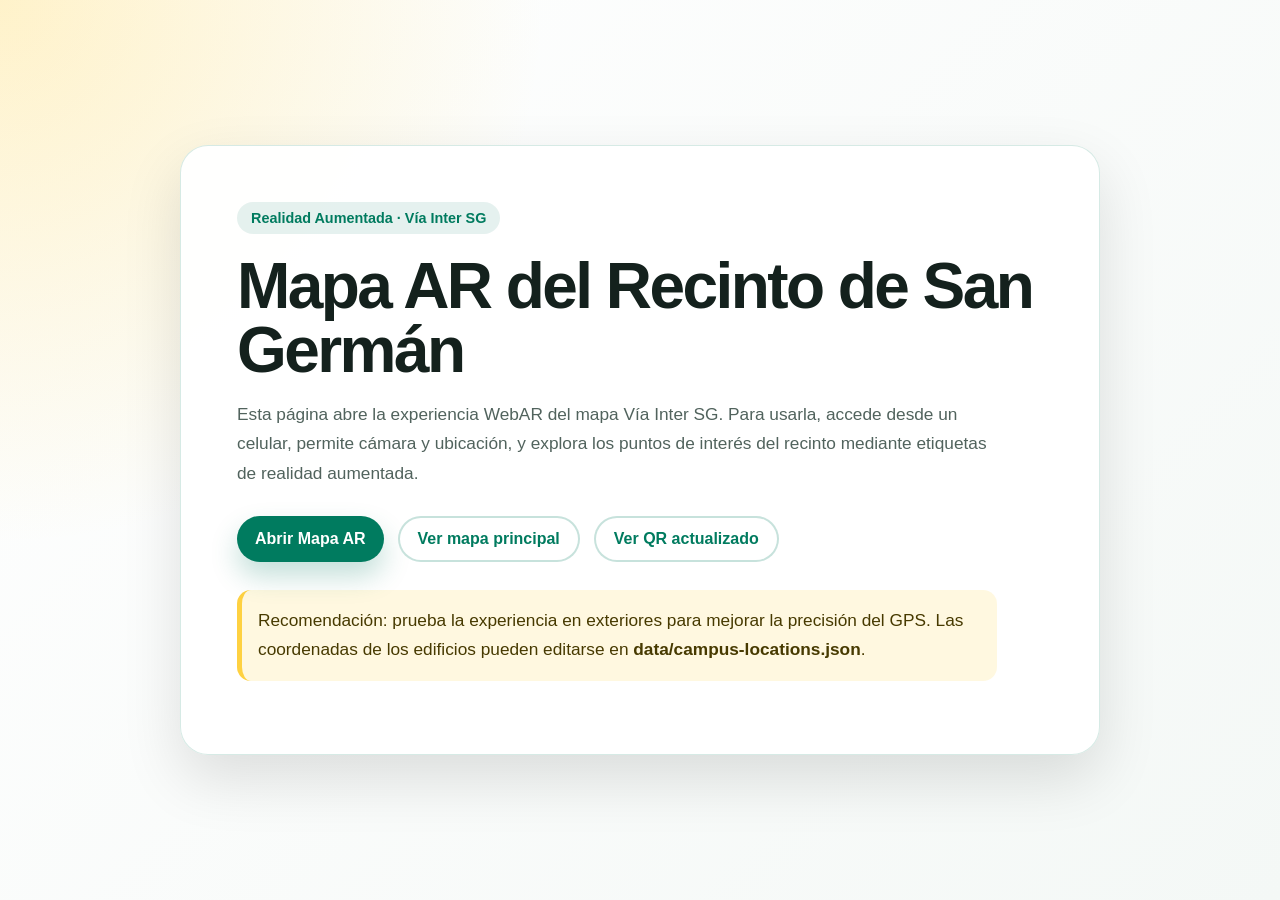
==== index.html @ 765fcec3 "Add files via upload" ====
<!DOCTYPE html>
<html lang="es">
<head>
  <meta charset="UTF-8" />
  <meta name="viewport" content="width=device-width, initial-scale=1.0" />
  <title>Vía Inter SG | Mapa AR</title>
  <meta name="description" content="Acceso a la experiencia de realidad aumentada del mapa Vía Inter SG." />
  <style>
    :root {
      --inter-green: #007B5F;
      --inter-yellow: #FED141;
      --text: #14211d;
      --muted: #51635d;
      --bg: #f4f8f6;
    }

    * {
      box-sizing: border-box;
    }

    body {
      margin: 0;
      min-height: 100vh;
      font-family: Arial, Helvetica, sans-serif;
      color: var(--text);
      background:
        radial-gradient(circle at top left, rgba(254, 209, 65, 0.28), transparent 34rem),
        linear-gradient(135deg, #ffffff, var(--bg));
      display: grid;
      place-items: center;
      padding: 24px;
    }

    main {
      width: min(920px, 100%);
      background: rgba(255, 255, 255, 0.95);
      border: 1px solid rgba(0, 123, 95, 0.16);
      border-radius: 28px;
      box-shadow: 0 24px 60px rgba(0, 0, 0, 0.12);
      padding: clamp(24px, 5vw, 56px);
    }

    .badge {
      display: inline-flex;
      align-items: center;
      gap: 8px;
      background: rgba(0, 123, 95, 0.1);
      color: var(--inter-green);
      border-radius: 999px;
      padding: 8px 14px;
      font-weight: 800;
      font-size: 0.9rem;
      margin-bottom: 20px;
    }

    h1 {
      font-size: clamp(2rem, 6vw, 4rem);
      line-height: 1;
      margin: 0 0 18px;
      letter-spacing: -0.04em;
    }

    p {
      font-size: 1.08rem;
      line-height: 1.7;
      color: var(--muted);
      max-width: 760px;
    }

    .actions {
      display: flex;
      flex-wrap: wrap;
      gap: 14px;
      margin-top: 28px;
    }

    a {
      min-height: 46px;
      display: inline-flex;
      align-items: center;
      justify-content: center;
      padding: 12px 18px;
      border-radius: 999px;
      font-weight: 800;
      text-decoration: none;
    }

    .primary {
      background: var(--inter-green);
      color: #ffffff;
      box-shadow: 0 14px 28px rgba(0, 123, 95, 0.24);
    }

    .secondary {
      background: #ffffff;
      color: var(--inter-green);
      border: 2px solid rgba(0, 123, 95, 0.22);
    }

    .note {
      margin-top: 28px;
      padding: 16px;
      border-left: 5px solid var(--inter-yellow);
      background: rgba(254, 209, 65, 0.16);
      border-radius: 14px;
      color: #473a00;
    }
  </style>
</head>
<body>
  <main>
    <span class="badge">Realidad Aumentada · Vía Inter SG</span>
    <h1>Mapa AR del Recinto de San Germán</h1>
    <p>
      Esta página abre la experiencia WebAR del mapa Vía Inter SG. Para usarla, accede desde un celular,
      permite cámara y ubicación, y explora los puntos de interés del recinto mediante etiquetas de realidad aumentada.
    </p>

    <div class="actions">
      <a class="primary" href="ar.html">Abrir Mapa AR</a>
      <a class="secondary" href="https://viaintersg.org/index.html" target="_blank" rel="noopener">Ver mapa principal</a>
      <a class="secondary" href="qr/ar-map-qr.svg" target="_blank" rel="noopener">Ver QR actualizado</a>
    </div>

    <p class="note">
      Recomendación: prueba la experiencia en exteriores para mejorar la precisión del GPS.
      Las coordenadas de los edificios pueden editarse en <strong>data/campus-locations.json</strong>.
    </p>
  </main>
</body>
</html>
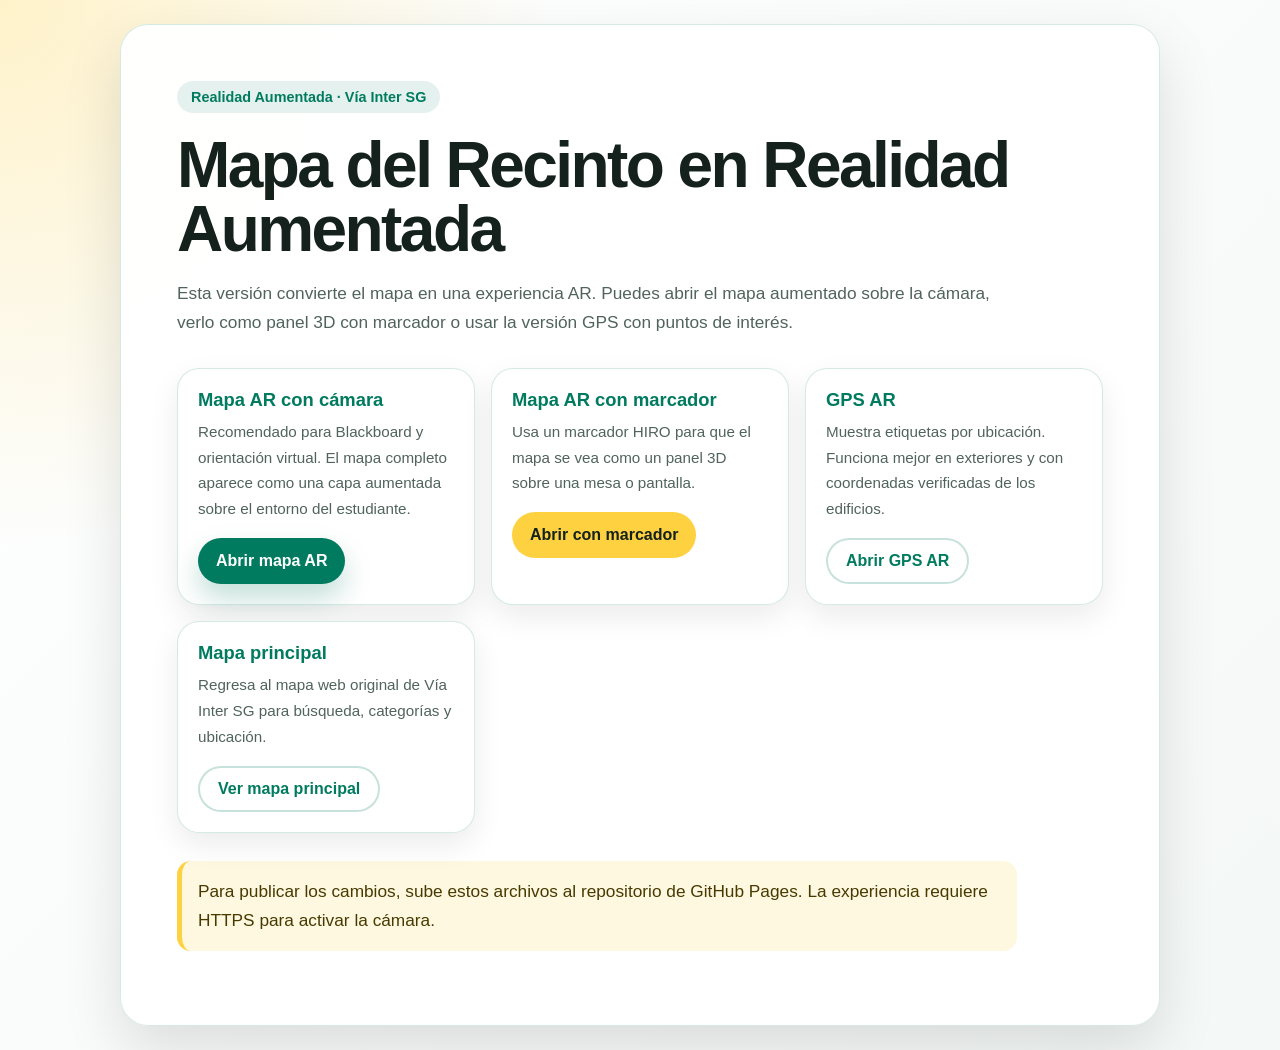
==== commit 6c107f3f: "Add files via upload" ====
--- a/index.html
+++ b/index.html
@@ -3,129 +3,55 @@
 <head>
   <meta charset="UTF-8" />
   <meta name="viewport" content="width=device-width, initial-scale=1.0" />
-  <title>Vía Inter SG | Mapa AR</title>
-  <meta name="description" content="Acceso a la experiencia de realidad aumentada del mapa Vía Inter SG." />
+  <title>Vía Inter SG | Mapa con Realidad Aumentada</title>
+  <meta name="description" content="Mapa del Recinto de San Germán con experiencias de realidad aumentada: cámara, marcador y GPS." />
   <style>
-    :root {
-      --inter-green: #007B5F;
-      --inter-yellow: #FED141;
-      --text: #14211d;
-      --muted: #51635d;
-      --bg: #f4f8f6;
-    }
-
-    * {
-      box-sizing: border-box;
-    }
-
-    body {
-      margin: 0;
-      min-height: 100vh;
-      font-family: Arial, Helvetica, sans-serif;
-      color: var(--text);
-      background:
-        radial-gradient(circle at top left, rgba(254, 209, 65, 0.28), transparent 34rem),
-        linear-gradient(135deg, #ffffff, var(--bg));
-      display: grid;
-      place-items: center;
-      padding: 24px;
-    }
-
-    main {
-      width: min(920px, 100%);
-      background: rgba(255, 255, 255, 0.95);
-      border: 1px solid rgba(0, 123, 95, 0.16);
-      border-radius: 28px;
-      box-shadow: 0 24px 60px rgba(0, 0, 0, 0.12);
-      padding: clamp(24px, 5vw, 56px);
-    }
-
-    .badge {
-      display: inline-flex;
-      align-items: center;
-      gap: 8px;
-      background: rgba(0, 123, 95, 0.1);
-      color: var(--inter-green);
-      border-radius: 999px;
-      padding: 8px 14px;
-      font-weight: 800;
-      font-size: 0.9rem;
-      margin-bottom: 20px;
-    }
-
-    h1 {
-      font-size: clamp(2rem, 6vw, 4rem);
-      line-height: 1;
-      margin: 0 0 18px;
-      letter-spacing: -0.04em;
-    }
-
-    p {
-      font-size: 1.08rem;
-      line-height: 1.7;
-      color: var(--muted);
-      max-width: 760px;
-    }
-
-    .actions {
-      display: flex;
-      flex-wrap: wrap;
-      gap: 14px;
-      margin-top: 28px;
-    }
-
-    a {
-      min-height: 46px;
-      display: inline-flex;
-      align-items: center;
-      justify-content: center;
-      padding: 12px 18px;
-      border-radius: 999px;
-      font-weight: 800;
-      text-decoration: none;
-    }
-
-    .primary {
-      background: var(--inter-green);
-      color: #ffffff;
-      box-shadow: 0 14px 28px rgba(0, 123, 95, 0.24);
-    }
-
-    .secondary {
-      background: #ffffff;
-      color: var(--inter-green);
-      border: 2px solid rgba(0, 123, 95, 0.22);
-    }
-
-    .note {
-      margin-top: 28px;
-      padding: 16px;
-      border-left: 5px solid var(--inter-yellow);
-      background: rgba(254, 209, 65, 0.16);
-      border-radius: 14px;
-      color: #473a00;
-    }
+    :root { --green:#007B5F; --yellow:#FED141; --text:#14211d; --muted:#51635d; --bg:#f4f8f6; }
+    * { box-sizing:border-box; }
+    body { margin:0; min-height:100vh; font-family:Arial, Helvetica, sans-serif; color:var(--text); background:radial-gradient(circle at top left, rgba(254,209,65,.28), transparent 34rem), linear-gradient(135deg,#fff,var(--bg)); display:grid; place-items:center; padding:24px; }
+    main { width:min(1040px,100%); background:rgba(255,255,255,.96); border:1px solid rgba(0,123,95,.16); border-radius:28px; box-shadow:0 24px 60px rgba(0,0,0,.12); padding:clamp(24px,5vw,56px); }
+    .badge { display:inline-flex; gap:8px; align-items:center; background:rgba(0,123,95,.1); color:var(--green); border-radius:999px; padding:8px 14px; font-weight:800; font-size:.9rem; margin-bottom:20px; }
+    h1 { font-size:clamp(2rem,6vw,4rem); line-height:1; margin:0 0 18px; letter-spacing:-.04em; }
+    p { font-size:1.08rem; line-height:1.7; color:var(--muted); max-width:840px; }
+    .cards { display:grid; grid-template-columns:repeat(auto-fit,minmax(240px,1fr)); gap:16px; margin-top:30px; }
+    .card { padding:20px; border:1px solid rgba(0,123,95,.16); border-radius:22px; background:#fff; box-shadow:0 12px 30px rgba(0,0,0,.08); }
+    .card h2 { margin:0 0 8px; color:var(--green); font-size:1.15rem; }
+    .card p { margin:0 0 16px; font-size:.95rem; }
+    a { min-height:46px; display:inline-flex; align-items:center; justify-content:center; padding:12px 18px; border-radius:999px; font-weight:800; text-decoration:none; }
+    .primary { background:var(--green); color:#fff; box-shadow:0 14px 28px rgba(0,123,95,.24); }
+    .secondary { background:#fff; color:var(--green); border:2px solid rgba(0,123,95,.22); }
+    .yellow { background:var(--yellow); color:#14211d; }
+    .note { margin-top:28px; padding:16px; border-left:5px solid var(--yellow); background:rgba(254,209,65,.16); border-radius:14px; color:#473a00; }
   </style>
 </head>
 <body>
   <main>
     <span class="badge">Realidad Aumentada · Vía Inter SG</span>
-    <h1>Mapa AR del Recinto de San Germán</h1>
-    <p>
-      Esta página abre la experiencia WebAR del mapa Vía Inter SG. Para usarla, accede desde un celular,
-      permite cámara y ubicación, y explora los puntos de interés del recinto mediante etiquetas de realidad aumentada.
-    </p>
-
-    <div class="actions">
-      <a class="primary" href="ar.html">Abrir Mapa AR</a>
-      <a class="secondary" href="https://viaintersg.org/index.html" target="_blank" rel="noopener">Ver mapa principal</a>
-      <a class="secondary" href="qr/ar-map-qr.svg" target="_blank" rel="noopener">Ver QR actualizado</a>
-    </div>
-
-    <p class="note">
-      Recomendación: prueba la experiencia en exteriores para mejorar la precisión del GPS.
-      Las coordenadas de los edificios pueden editarse en <strong>data/campus-locations.json</strong>.
-    </p>
+    <h1>Mapa del Recinto en Realidad Aumentada</h1>
+    <p>Esta versión convierte el mapa en una experiencia AR. Puedes abrir el mapa aumentado sobre la cámara, verlo como panel 3D con marcador o usar la versión GPS con puntos de interés.</p>
+    <section class="cards" aria-label="Opciones de realidad aumentada">
+      <article class="card">
+        <h2>Mapa AR con cámara</h2>
+        <p>Recomendado para Blackboard y orientación virtual. El mapa completo aparece como una capa aumentada sobre el entorno del estudiante.</p>
+        <a class="primary" href="map-ar.html">Abrir mapa AR</a>
+      </article>
+      <article class="card">
+        <h2>Mapa AR con marcador</h2>
+        <p>Usa un marcador HIRO para que el mapa se vea como un panel 3D sobre una mesa o pantalla.</p>
+        <a class="yellow" href="marker-ar.html">Abrir con marcador</a>
+      </article>
+      <article class="card">
+        <h2>GPS AR</h2>
+        <p>Muestra etiquetas por ubicación. Funciona mejor en exteriores y con coordenadas verificadas de los edificios.</p>
+        <a class="secondary" href="ar.html">Abrir GPS AR</a>
+      </article>
+      <article class="card">
+        <h2>Mapa principal</h2>
+        <p>Regresa al mapa web original de Vía Inter SG para búsqueda, categorías y ubicación.</p>
+        <a class="secondary" href="https://viaintersg.org/index.html" target="_blank" rel="noopener">Ver mapa principal</a>
+      </article>
+    </section>
+    <p class="note">Para publicar los cambios, sube estos archivos al repositorio de GitHub Pages. La experiencia requiere HTTPS para activar la cámara.</p>
   </main>
 </body>
 </html>
